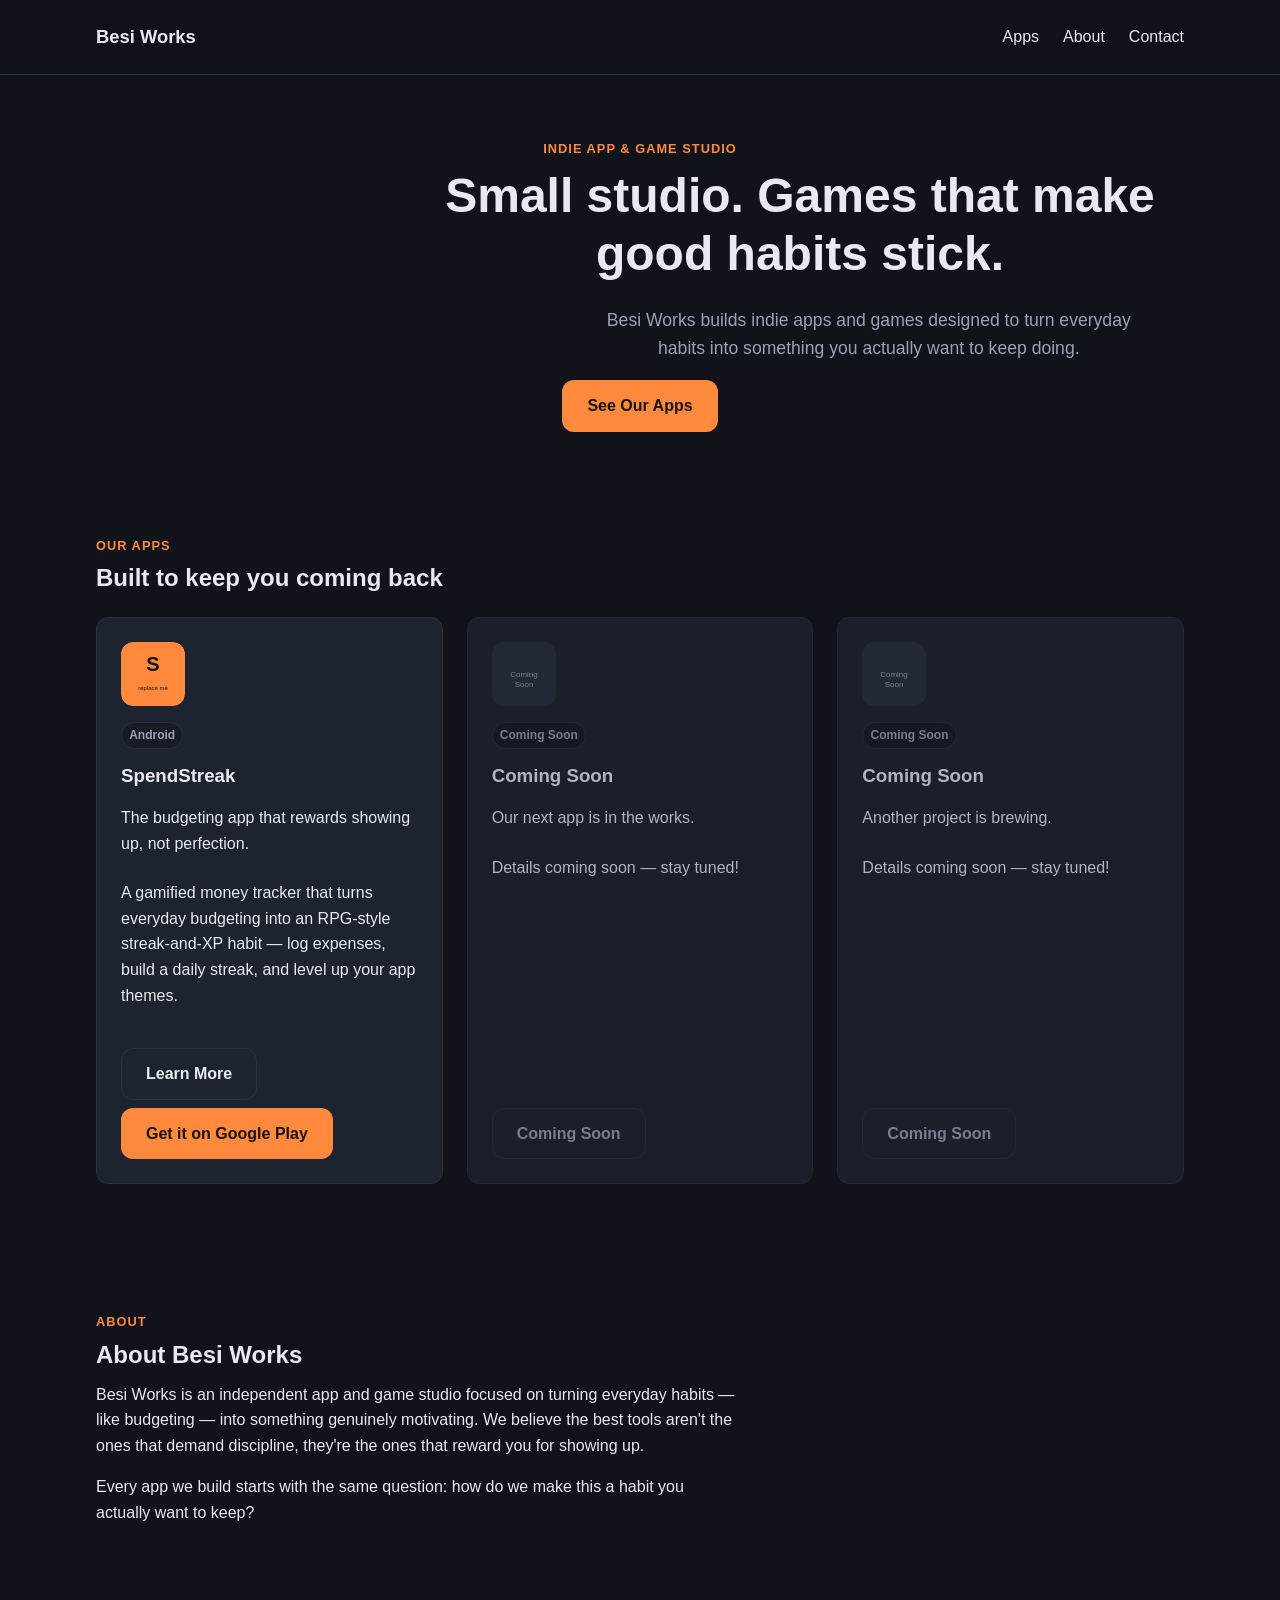
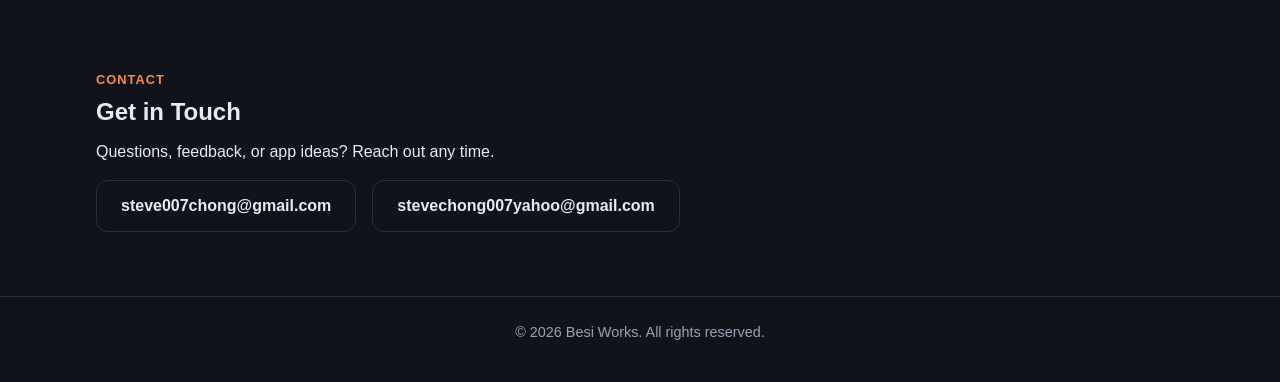
==== index.html @ c5c2e3d0 "Add Besi Works static showcase site Homepage with hero, apps grid, about, and contact sections plus " ====
<!DOCTYPE html>
<html lang="en">
<head>
  <meta charset="UTF-8" />
  <meta name="viewport" content="width=device-width, initial-scale=1" />
  <title>Besi Works — Indie Apps &amp; Games</title>
  <meta name="description" content="Besi Works builds indie apps and games, including SpendStreak — a gamified budgeting app for Android." />

  <meta property="og:title" content="Besi Works — Indie Apps & Games" />
  <meta property="og:description" content="Besi Works builds indie apps and games, including SpendStreak — a gamified budgeting app for Android." />
  <meta property="og:type" content="website" />

  <link rel="icon" href="assets/icons/favicon.svg" type="image/svg+xml" />
  <link rel="stylesheet" href="css/styles.css" />
</head>
<body>
  <header class="site-header">
    <div class="container">
      <a class="logo" href="#top">Besi Works</a>
      <nav>
        <ul class="nav-links">
          <li><a href="#apps">Apps</a></li>
          <li><a href="#about">About</a></li>
          <li><a href="#contact">Contact</a></li>
        </ul>
      </nav>
    </div>
  </header>

  <main id="top">
    <section class="hero">
      <div class="container">
        <p class="eyebrow">Indie App &amp; Game Studio</p>
        <h1>Small studio. Games that make good habits stick.</h1>
        <p class="subhead">Besi Works builds indie apps and games designed to turn everyday habits into something you actually want to keep doing.</p>
        <a class="btn btn-primary" href="#apps">See Our Apps</a>
      </div>
    </section>

    <section id="apps">
      <div class="container">
        <p class="eyebrow">Our Apps</p>
        <h2>Built to keep you coming back</h2>
        <div class="apps-grid" id="apps-grid"></div>
      </div>
    </section>

    <section id="about">
      <div class="container">
        <p class="eyebrow">About</p>
        <h2>About Besi Works</h2>
        <div class="about-content">
          <!-- TODO: replace with real bio -->
          <p>Besi Works is an independent app and game studio focused on turning everyday habits — like budgeting — into something genuinely motivating. We believe the best tools aren't the ones that demand discipline, they're the ones that reward you for showing up.</p>
          <p>Every app we build starts with the same question: how do we make this a habit you actually want to keep?</p>
        </div>
      </div>
    </section>

    <section id="contact">
      <div class="container">
        <p class="eyebrow">Contact</p>
        <h2>Get in Touch</h2>
        <p>Questions, feedback, or app ideas? Reach out any time.</p>
        <div class="contact-actions">
          <a class="btn btn-outline" href="mailto:steve007chong@gmail.com">steve007chong@gmail.com</a>
          <a class="btn btn-outline" href="mailto:stevechong007yahoo@gmail.com">stevechong007yahoo@gmail.com</a>
        </div>
      </div>
    </section>
  </main>

  <footer class="site-footer">
    <div class="container">
      <p>&copy; 2026 Besi Works. All rights reserved.</p>
    </div>
  </footer>

  <script src="js/apps-data.js"></script>
  <script src="js/main.js"></script>
</body>
</html>
---- css/styles.css ----
/* ---------- Reset & base ---------- */
*, *::before, *::after { box-sizing: border-box; }
html { scroll-behavior: smooth; }
body {
  margin: 0;
  font-family: -apple-system, BlinkMacSystemFont, "Segoe UI", Roboto, Helvetica, Arial, sans-serif;
  background: var(--color-bg);
  color: var(--color-text);
  line-height: 1.6;
}
img { max-width: 100%; display: block; }
a { color: var(--color-accent); text-decoration: none; }
a:hover { text-decoration: underline; }
h1, h2, h3 { line-height: 1.2; margin: 0 0 0.5em; }
p { margin: 0 0 1em; }

/* ---------- Theme ---------- */
:root {
  --color-bg: #10131a;
  --color-bg-alt: #171b24;
  --color-surface: #1e2330;
  --color-text: #e8eaf0;
  --color-text-muted: #9aa1b4;
  --color-accent: #ff8a3d;
  --color-accent-strong: #ff6f1f;
  --color-border: #2a3040;
  --radius: 12px;
  --max-width: 1120px;
  --space-1: 0.5rem;
  --space-2: 1rem;
  --space-3: 1.5rem;
  --space-4: 2.5rem;
  --space-5: 4rem;
}

.container {
  max-width: var(--max-width);
  margin: 0 auto;
  padding: 0 var(--space-2);
}

section { padding: var(--space-5) 0; }

.eyebrow {
  text-transform: uppercase;
  letter-spacing: 0.08em;
  font-size: 0.8rem;
  color: var(--color-accent);
  font-weight: 600;
  margin-bottom: var(--space-1);
}

/* ---------- Header / Nav ---------- */
.site-header {
  position: sticky;
  top: 0;
  z-index: 10;
  background: rgba(16, 19, 26, 0.9);
  backdrop-filter: blur(8px);
  border-bottom: 1px solid var(--color-border);
}
.site-header .container {
  display: flex;
  align-items: center;
  justify-content: space-between;
  padding-top: var(--space-2);
  padding-bottom: var(--space-2);
  flex-wrap: wrap;
  gap: var(--space-1);
}
.logo {
  font-weight: 700;
  font-size: 1.15rem;
  color: var(--color-text);
}
.logo:hover { text-decoration: none; color: var(--color-accent); }
.nav-links {
  display: flex;
  gap: var(--space-3);
  list-style: none;
  margin: 0;
  padding: 0;
}
.nav-links a {
  color: var(--color-text);
  font-weight: 500;
  padding: 0.5em 0;
  display: inline-block;
}
.nav-links a:hover { color: var(--color-accent); text-decoration: none; }

/* ---------- Hero ---------- */
.hero {
  text-align: center;
  padding-top: var(--space-5);
}
.hero h1 {
  font-size: clamp(2rem, 5vw, 3rem);
  max-width: 720px;
  margin-inline: auto 0.5em;
}
.hero p.subhead {
  font-size: 1.1rem;
  color: var(--color-text-muted);
  max-width: 560px;
  margin-inline: auto 2em;
}

/* ---------- Buttons ---------- */
.btn {
  display: inline-flex;
  align-items: center;
  justify-content: center;
  min-height: 44px;
  padding: 0.75em 1.5em;
  border-radius: var(--radius);
  font-weight: 600;
  border: 1px solid transparent;
  cursor: pointer;
}
.btn-primary {
  background: var(--color-accent);
  color: #1a1206;
}
.btn-primary:hover { background: var(--color-accent-strong); text-decoration: none; }
.btn-outline {
  border-color: var(--color-border);
  color: var(--color-text);
}
.btn-outline:hover { border-color: var(--color-accent); color: var(--color-accent); text-decoration: none; }
.btn-disabled {
  background: var(--color-surface);
  color: var(--color-text-muted);
  cursor: default;
  border-color: var(--color-border);
}

/* ---------- Apps grid ---------- */
.apps-grid {
  display: grid;
  grid-template-columns: repeat(auto-fit, minmax(280px, 1fr));
  gap: var(--space-3);
  margin-top: var(--space-3);
}
.app-card {
  background: var(--color-surface);
  border: 1px solid var(--color-border);
  border-radius: var(--radius);
  padding: var(--space-3);
  display: flex;
  flex-direction: column;
  gap: var(--space-1);
}
.app-card.is-coming-soon { opacity: 0.75; }
.app-card__icon {
  width: 64px;
  height: 64px;
  border-radius: var(--radius);
  margin-bottom: var(--space-1);
}
.app-card__badges {
  display: flex;
  gap: 0.5em;
  margin-bottom: var(--space-1);
}
.badge {
  font-size: 0.75rem;
  font-weight: 600;
  padding: 0.25em 0.6em;
  border-radius: 999px;
  background: var(--color-bg-alt);
  color: var(--color-text-muted);
  border: 1px solid var(--color-border);
}
.app-card__actions {
  display: flex;
  gap: var(--space-1);
  margin-top: auto;
  padding-top: var(--space-2);
  flex-wrap: wrap;
}

/* ---------- About ---------- */
.about-content {
  max-width: 640px;
}

/* ---------- Contact ---------- */
.contact-actions {
  display: flex;
  gap: var(--space-2);
  flex-wrap: wrap;
  margin-top: var(--space-2);
}

/* ---------- Footer ---------- */
.site-footer {
  border-top: 1px solid var(--color-border);
  padding: var(--space-3) 0;
  text-align: center;
  color: var(--color-text-muted);
  font-size: 0.9rem;
}

/* ---------- Detail page ---------- */
.back-link { display: inline-block; margin-bottom: var(--space-2); }
.app-detail-header {
  display: flex;
  align-items: center;
  gap: var(--space-2);
  flex-wrap: wrap;
  margin-bottom: var(--space-3);
}
.app-detail-header__icon {
  width: 88px;
  height: 88px;
  border-radius: var(--radius);
}
.screenshot-gallery {
  display: flex;
  gap: var(--space-2);
  overflow-x: auto;
  padding-bottom: var(--space-2);
}
.screenshot-gallery img {
  height: 320px;
  width: auto;
  border-radius: var(--radius);
  border: 1px solid var(--color-border);
  flex-shrink: 0;
}
.app-detail-section { margin-bottom: var(--space-4); }

@media (min-width: 640px) {
  .hero { padding-top: var(--space-5); padding-bottom: var(--space-4); }
}
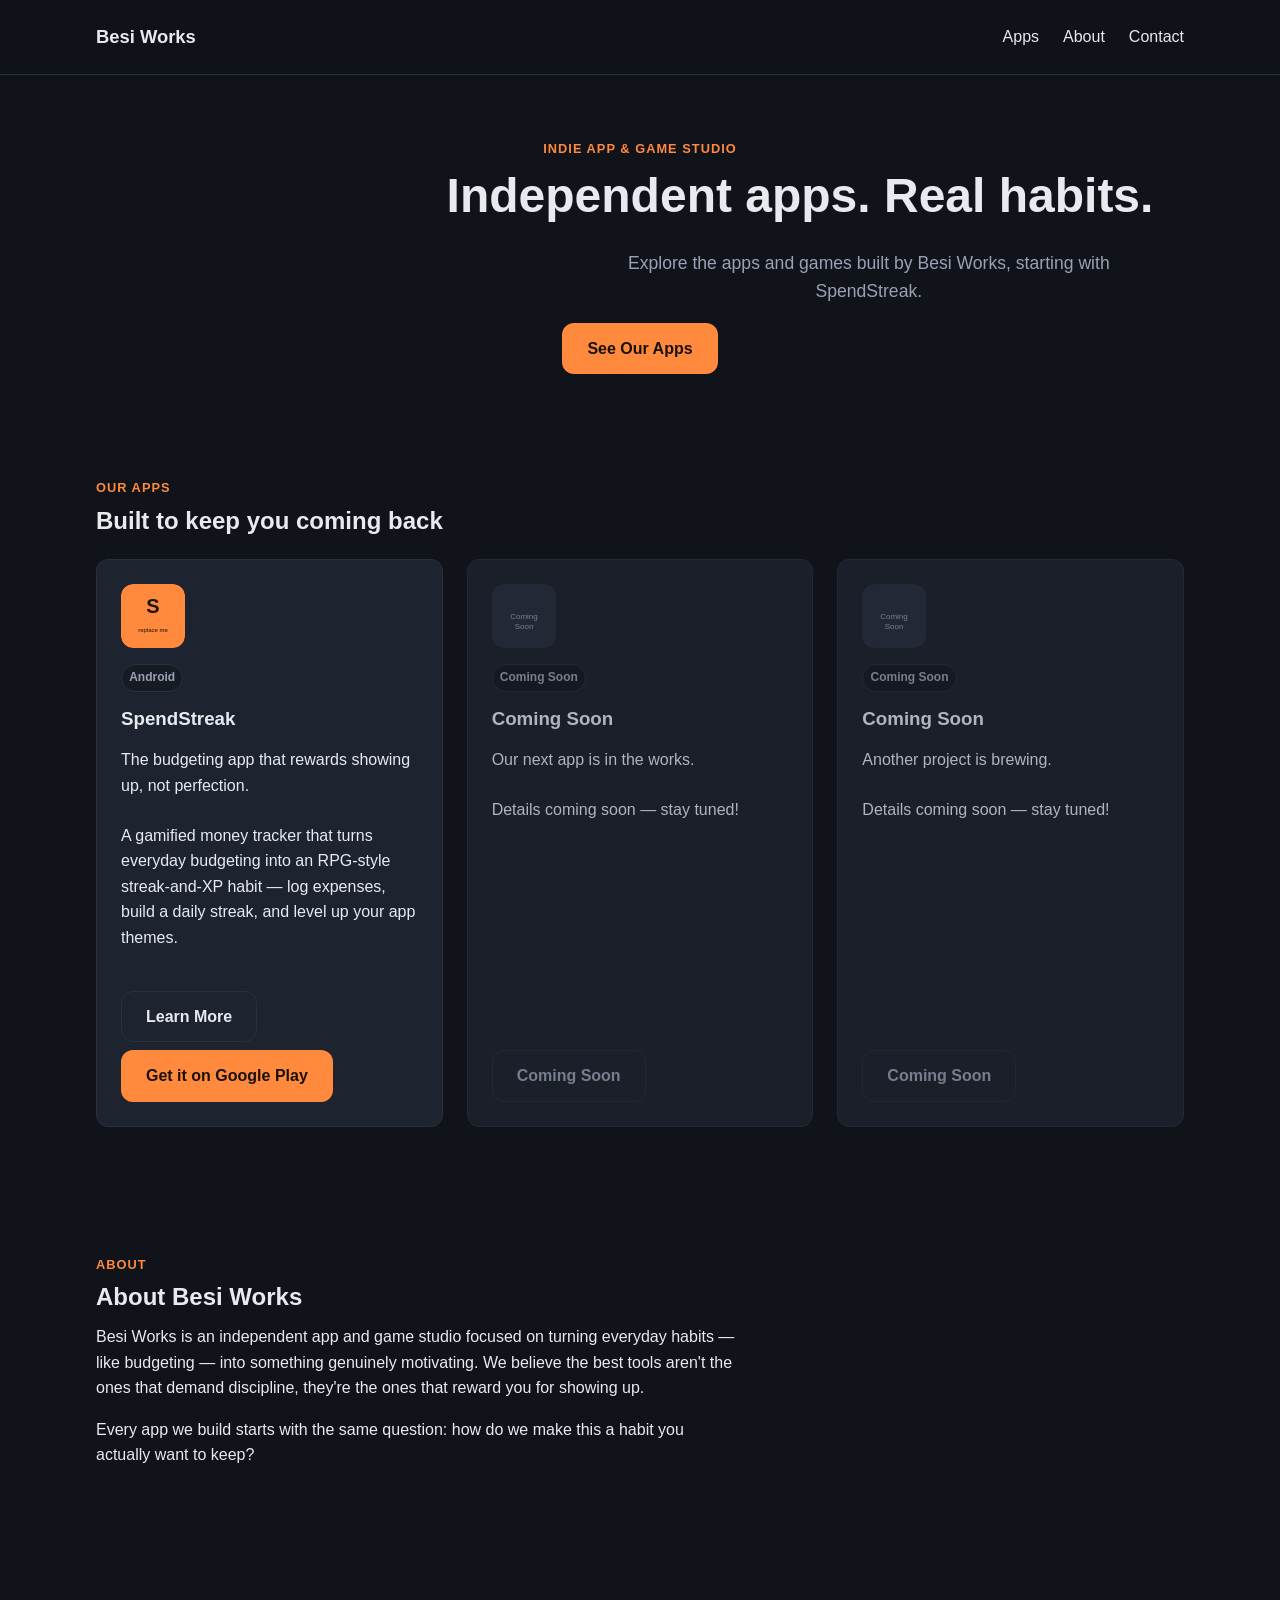
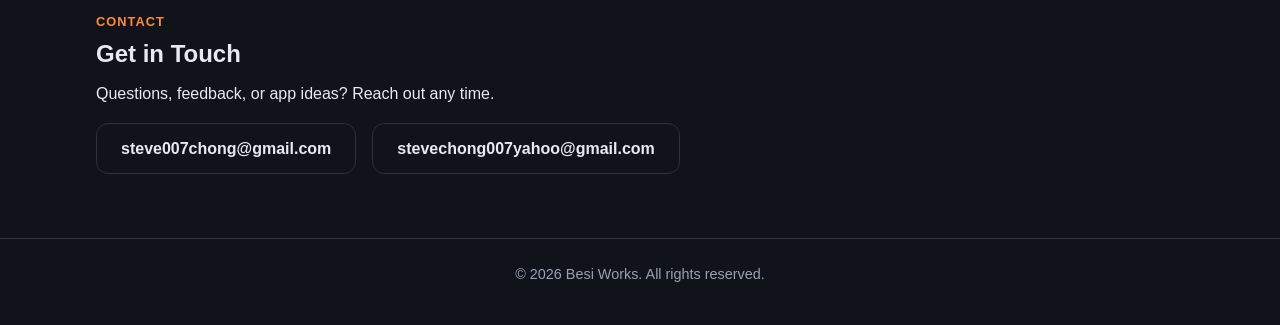
==== commit 7cd48612: "Update hero copy to showcase-first framing Co-Authored-By: Claude Sonnet 5 <noreply@anthropic.com> C" ====
--- a/index.html
+++ b/index.html
@@ -31,8 +31,8 @@
     <section class="hero">
       <div class="container">
         <p class="eyebrow">Indie App &amp; Game Studio</p>
-        <h1>Small studio. Games that make good habits stick.</h1>
-        <p class="subhead">Besi Works builds indie apps and games designed to turn everyday habits into something you actually want to keep doing.</p>
+        <h1>Independent apps. Real habits.</h1>
+        <p class="subhead">Explore the apps and games built by Besi Works, starting with SpendStreak.</p>
         <a class="btn btn-primary" href="#apps">See Our Apps</a>
       </div>
     </section>
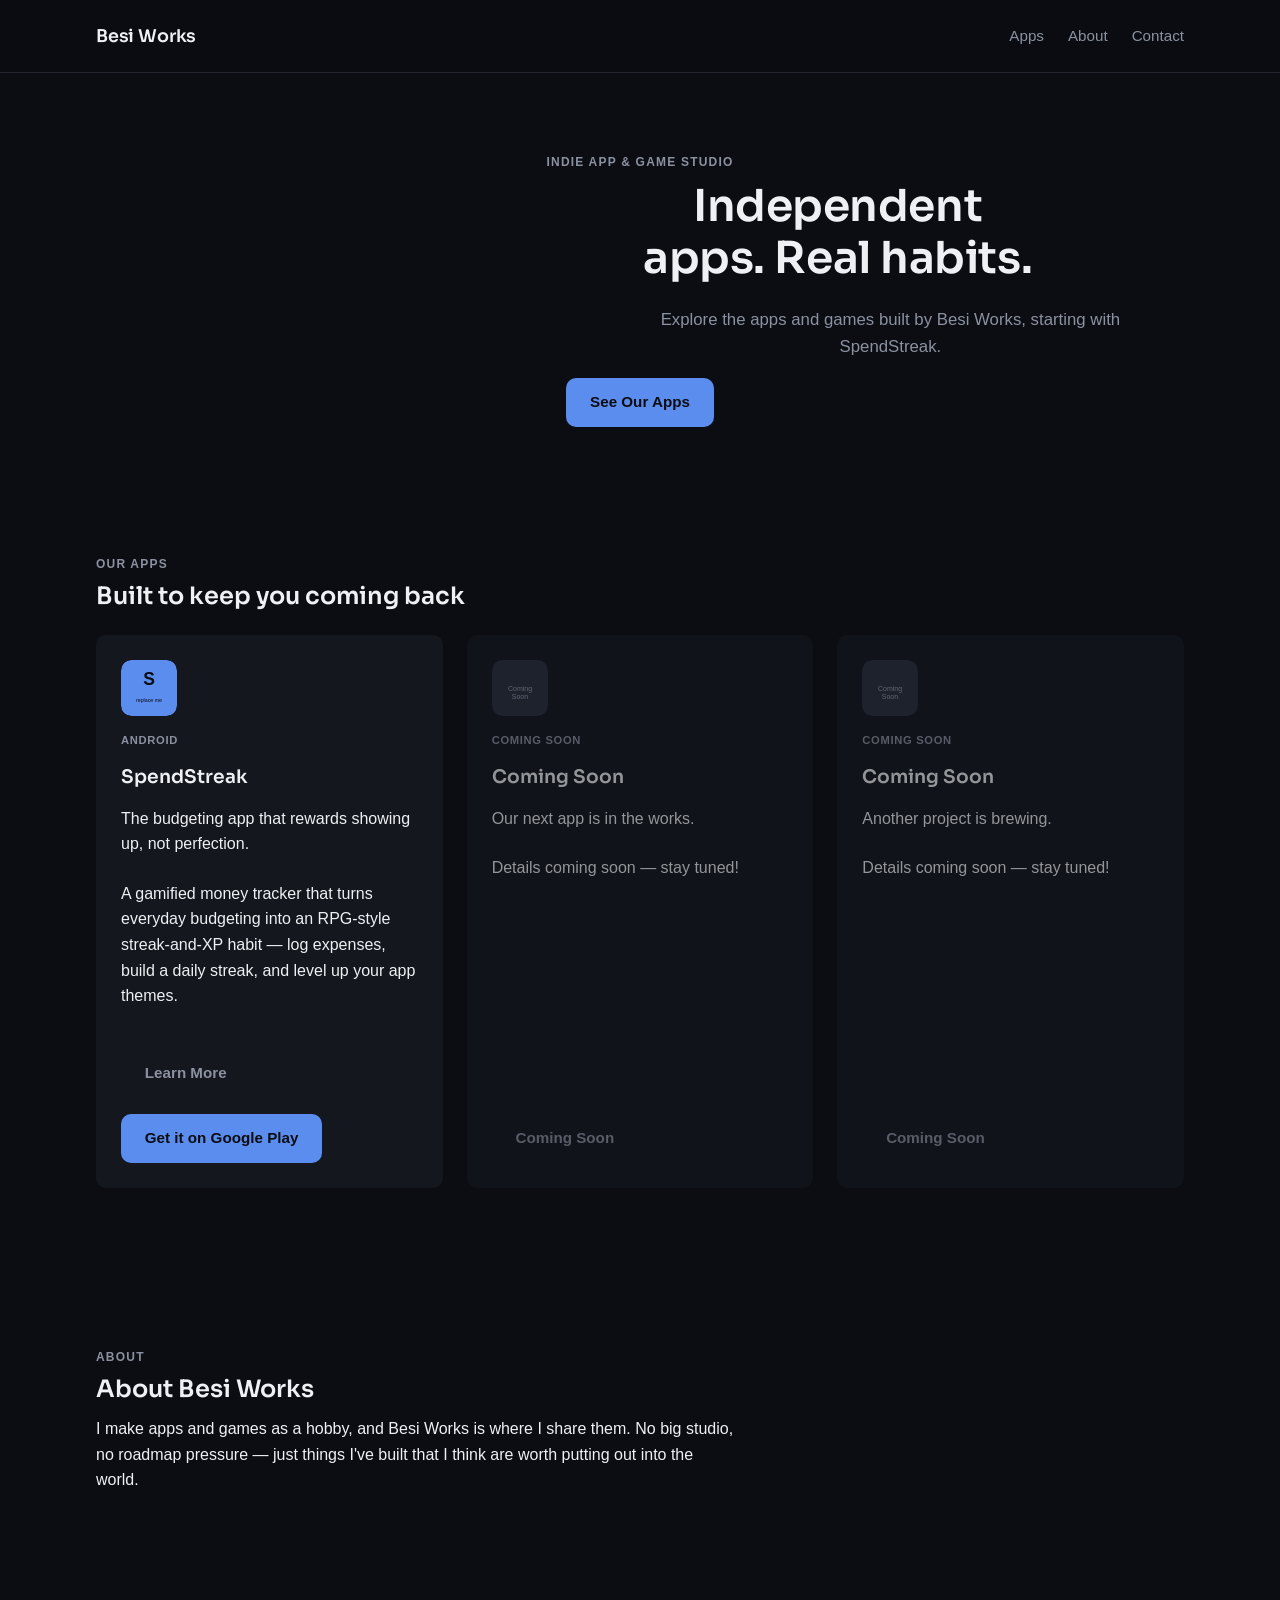
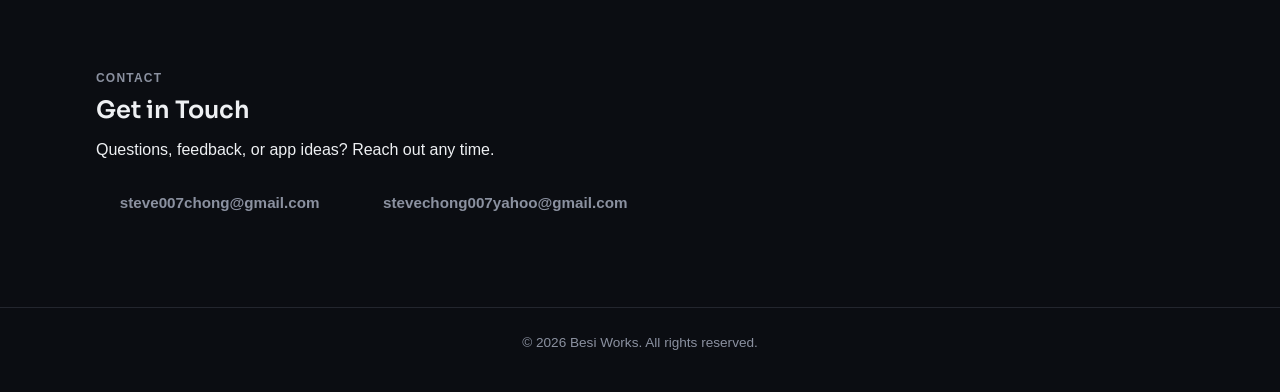
==== commit 25bdfc29: "Restyle to a minimalist professional theme Muted blue accent replaces orange, flatter card/button tr" ====
--- a/index.html
+++ b/index.html
@@ -11,6 +11,9 @@
   <meta property="og:type" content="website" />
 
   <link rel="icon" href="assets/icons/favicon.svg" type="image/svg+xml" />
+  <link rel="preconnect" href="https://fonts.googleapis.com" />
+  <link rel="preconnect" href="https://fonts.gstatic.com" crossorigin />
+  <link href="https://fonts.googleapis.com/css2?family=Sora:wght@600;700&display=swap" rel="stylesheet" />
   <link rel="stylesheet" href="css/styles.css" />
 </head>
 <body>
@@ -50,9 +53,7 @@
         <p class="eyebrow">About</p>
         <h2>About Besi Works</h2>
         <div class="about-content">
-          <!-- TODO: replace with real bio -->
-          <p>Besi Works is an independent app and game studio focused on turning everyday habits — like budgeting — into something genuinely motivating. We believe the best tools aren't the ones that demand discipline, they're the ones that reward you for showing up.</p>
-          <p>Every app we build starts with the same question: how do we make this a habit you actually want to keep?</p>
+          <p>I make apps and games as a hobby, and Besi Works is where I share them. No big studio, no roadmap pressure — just things I've built that I think are worth putting out into the world.</p>
         </div>
       </div>
     </section>
--- a/css/styles.css
+++ b/css/styles.css
@@ -11,26 +11,32 @@
 img { max-width: 100%; display: block; }
 a { color: var(--color-accent); text-decoration: none; }
 a:hover { text-decoration: underline; }
-h1, h2, h3 { line-height: 1.2; margin: 0 0 0.5em; }
+h1, h2, h3 {
+  font-family: "Sora", -apple-system, BlinkMacSystemFont, "Segoe UI", Roboto, Helvetica, Arial, sans-serif;
+  font-weight: 600;
+  line-height: 1.2;
+  margin: 0 0 0.5em;
+  text-wrap: balance;
+}
 p { margin: 0 0 1em; }
 
 /* ---------- Theme ---------- */
 :root {
-  --color-bg: #10131a;
-  --color-bg-alt: #171b24;
-  --color-surface: #1e2330;
-  --color-text: #e8eaf0;
-  --color-text-muted: #9aa1b4;
-  --color-accent: #ff8a3d;
-  --color-accent-strong: #ff6f1f;
-  --color-border: #2a3040;
-  --radius: 12px;
+  --color-bg: #0b0d12;
+  --color-bg-alt: #101319;
+  --color-surface: #14171e;
+  --color-text: #eef0f3;
+  --color-text-muted: #8b91a0;
+  --color-accent: #5b8def;
+  --color-accent-strong: #3f6fd1;
+  --color-border: #23262e;
+  --radius: 10px;
   --max-width: 1120px;
   --space-1: 0.5rem;
   --space-2: 1rem;
   --space-3: 1.5rem;
-  --space-4: 2.5rem;
-  --space-5: 4rem;
+  --space-4: 3rem;
+  --space-5: 5rem;
 }
 
 .container {
@@ -43,9 +49,9 @@
 
 .eyebrow {
   text-transform: uppercase;
-  letter-spacing: 0.08em;
-  font-size: 0.8rem;
-  color: var(--color-accent);
+  letter-spacing: 0.1em;
+  font-size: 0.75rem;
+  color: var(--color-text-muted);
   font-weight: 600;
   margin-bottom: var(--space-1);
 }
@@ -55,7 +61,7 @@
   position: sticky;
   top: 0;
   z-index: 10;
-  background: rgba(16, 19, 26, 0.9);
+  background: rgba(11, 13, 18, 0.85);
   backdrop-filter: blur(8px);
   border-bottom: 1px solid var(--color-border);
 }
@@ -69,9 +75,11 @@
   gap: var(--space-1);
 }
 .logo {
-  font-weight: 700;
-  font-size: 1.15rem;
+  font-family: "Sora", sans-serif;
+  font-weight: 600;
+  font-size: 1.1rem;
   color: var(--color-text);
+  letter-spacing: -0.01em;
 }
 .logo:hover { text-decoration: none; color: var(--color-accent); }
 .nav-links {
@@ -82,12 +90,13 @@
   padding: 0;
 }
 .nav-links a {
-  color: var(--color-text);
+  color: var(--color-text-muted);
   font-weight: 500;
+  font-size: 0.95rem;
   padding: 0.5em 0;
   display: inline-block;
 }
-.nav-links a:hover { color: var(--color-accent); text-decoration: none; }
+.nav-links a:hover { color: var(--color-text); text-decoration: none; }
 
 /* ---------- Hero ---------- */
 .hero {
@@ -95,14 +104,15 @@
   padding-top: var(--space-5);
 }
 .hero h1 {
-  font-size: clamp(2rem, 5vw, 3rem);
-  max-width: 720px;
-  margin-inline: auto 0.5em;
+  font-size: clamp(2rem, 4.5vw, 2.75rem);
+  max-width: 640px;
+  margin-inline: auto 0.6em;
+  letter-spacing: -0.01em;
 }
 .hero p.subhead {
-  font-size: 1.1rem;
-  color: var(--color-text-muted);
-  max-width: 560px;
+  font-size: 1.05rem;
+  color: var(--color-text-muted);
+  max-width: 520px;
   margin-inline: auto 2em;
 }
 
@@ -115,24 +125,22 @@
   padding: 0.75em 1.5em;
   border-radius: var(--radius);
   font-weight: 600;
+  font-size: 0.95rem;
   border: 1px solid transparent;
   cursor: pointer;
 }
 .btn-primary {
   background: var(--color-accent);
-  color: #1a1206;
+  color: #0b0d12;
 }
 .btn-primary:hover { background: var(--color-accent-strong); text-decoration: none; }
 .btn-outline {
-  border-color: var(--color-border);
-  color: var(--color-text);
-}
-.btn-outline:hover { border-color: var(--color-accent); color: var(--color-accent); text-decoration: none; }
+  color: var(--color-text-muted);
+}
+.btn-outline:hover { color: var(--color-text); text-decoration: none; }
 .btn-disabled {
-  background: var(--color-surface);
   color: var(--color-text-muted);
   cursor: default;
-  border-color: var(--color-border);
 }
 
 /* ---------- Apps grid ---------- */
@@ -144,17 +152,19 @@
 }
 .app-card {
   background: var(--color-surface);
-  border: 1px solid var(--color-border);
+  border: 1px solid transparent;
   border-radius: var(--radius);
   padding: var(--space-3);
   display: flex;
   flex-direction: column;
   gap: var(--space-1);
-}
-.app-card.is-coming-soon { opacity: 0.75; }
+  transition: border-color 0.15s ease;
+}
+.app-card:hover { border-color: var(--color-border); }
+.app-card.is-coming-soon { opacity: 0.6; }
 .app-card__icon {
-  width: 64px;
-  height: 64px;
+  width: 56px;
+  height: 56px;
   border-radius: var(--radius);
   margin-bottom: var(--space-1);
 }
@@ -164,17 +174,16 @@
   margin-bottom: var(--space-1);
 }
 .badge {
-  font-size: 0.75rem;
-  font-weight: 600;
-  padding: 0.25em 0.6em;
-  border-radius: 999px;
-  background: var(--color-bg-alt);
-  color: var(--color-text-muted);
-  border: 1px solid var(--color-border);
+  text-transform: uppercase;
+  letter-spacing: 0.06em;
+  font-size: 0.7rem;
+  font-weight: 600;
+  color: var(--color-text-muted);
 }
 .app-card__actions {
   display: flex;
-  gap: var(--space-1);
+  gap: var(--space-2);
+  align-items: center;
   margin-top: auto;
   padding-top: var(--space-2);
   flex-wrap: wrap;
@@ -199,11 +208,12 @@
   padding: var(--space-3) 0;
   text-align: center;
   color: var(--color-text-muted);
-  font-size: 0.9rem;
+  font-size: 0.85rem;
 }
 
 /* ---------- Detail page ---------- */
-.back-link { display: inline-block; margin-bottom: var(--space-2); }
+.back-link { display: inline-block; margin-bottom: var(--space-2); color: var(--color-text-muted); }
+.back-link:hover { color: var(--color-text); }
 .app-detail-header {
   display: flex;
   align-items: center;
@@ -212,8 +222,8 @@
   margin-bottom: var(--space-3);
 }
 .app-detail-header__icon {
-  width: 88px;
-  height: 88px;
+  width: 80px;
+  height: 80px;
   border-radius: var(--radius);
 }
 .screenshot-gallery {
